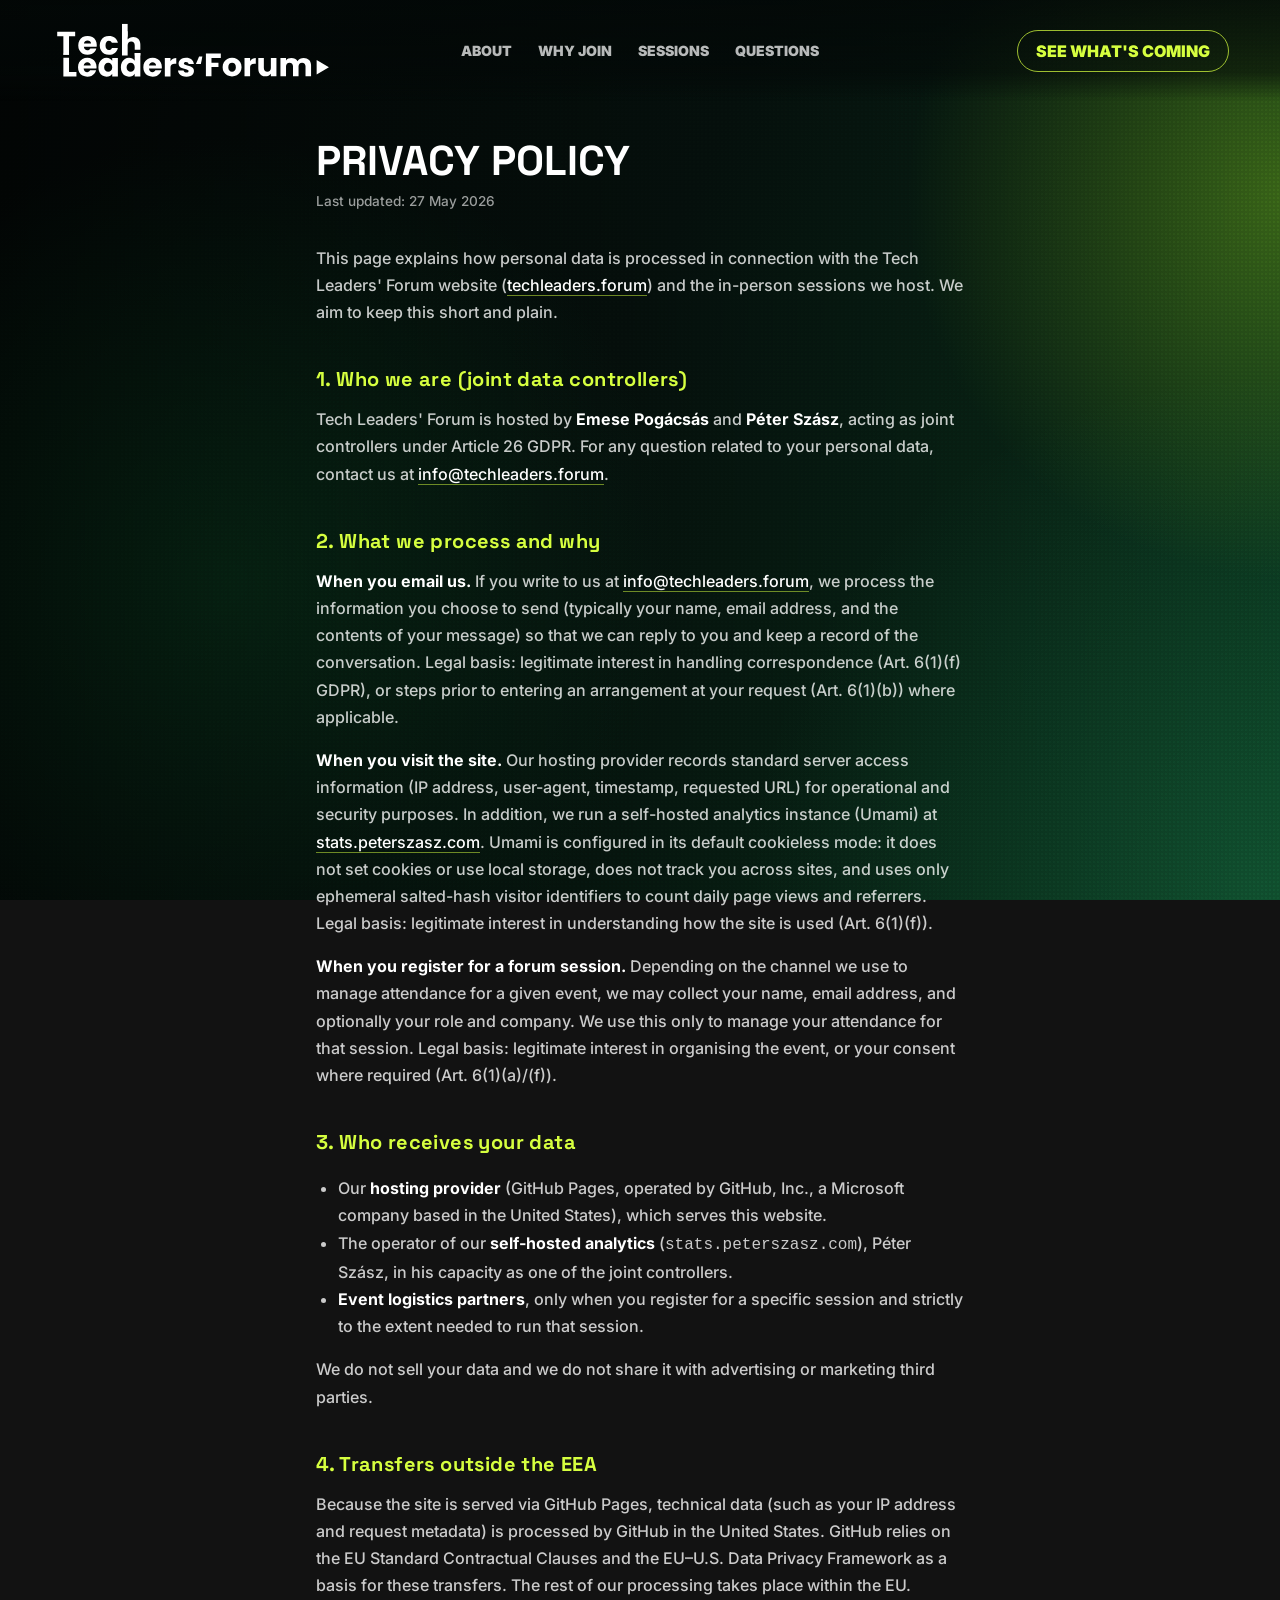
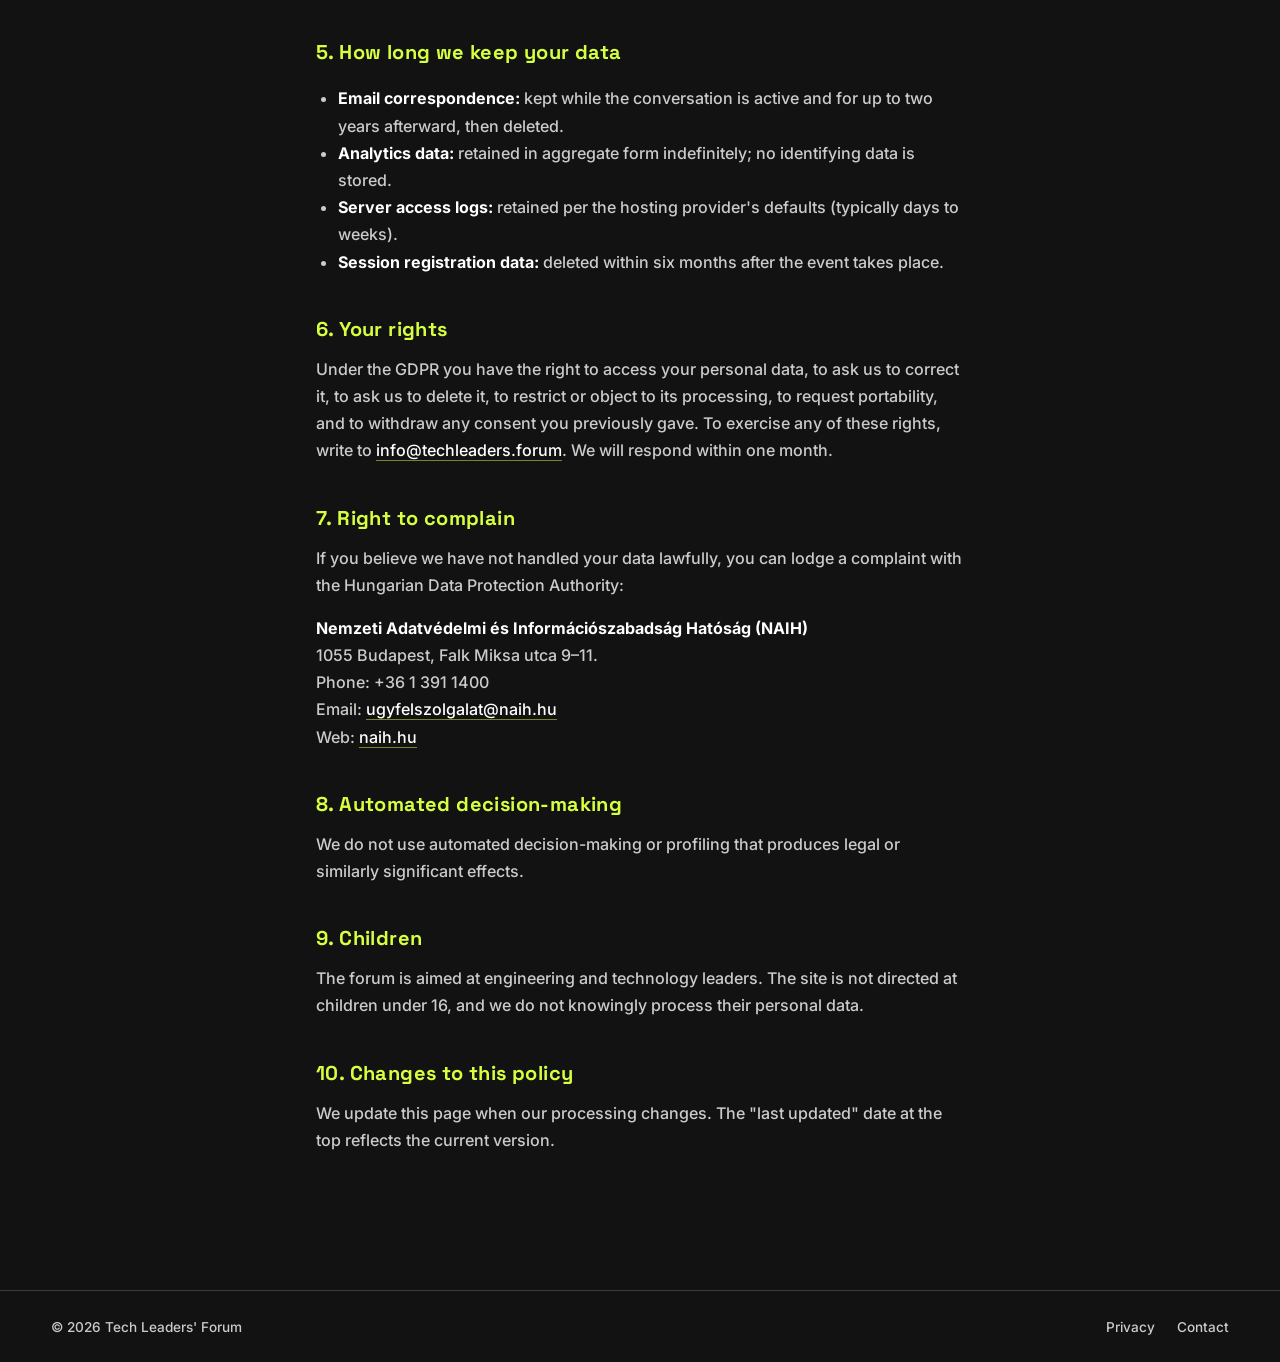
==== privacy.html @ def90466 "Add GDPR privacy policy, self-host fonts, wire footer - New /privacy.html with Art. 13 disclosures (" ====
<!doctype html>
<html lang="en">
  <head>
    <script defer src="https://stats.peterszasz.com/script.js" data-website-id="9a6fca8d-ebf8-4f68-a79e-6b47d50feffd"></script>
    <meta charset="UTF-8" />
    <meta name="viewport" content="width=device-width, initial-scale=1.0" />
    <title>Privacy Policy · Tech Leaders' Forum</title>
    <meta name="description" content="How Tech Leaders' Forum processes your personal data." />
    <meta name="robots" content="index,follow" />
    <link rel="icon" type="image/svg+xml" href="./assets/favicon.svg" />
    <link rel="icon" type="image/png" sizes="32x32" href="./assets/favicon-32.png" />
    <link rel="apple-touch-icon" sizes="180x180" href="./assets/favicon-180.png" />
    <link rel="stylesheet" href="./styles.css" />
  </head>
  <body>
    <header class="site-header" aria-label="Primary navigation">
      <a class="brand" href="./index.html" aria-label="Tech Leaders' Forum home">
        <img src="./assets/tech-leaders-forum-logo.svg" alt="Tech Leaders' Forum" />
      </a>
      <nav class="nav-links" aria-label="Page sections">
        <a href="./index.html#about">About</a>
        <a href="./index.html#why">Why join</a>
        <a href="./index.html#calendar">Sessions</a>
        <a href="./index.html#questions">Questions</a>
      </nav>
      <a class="nav-cta" href="./index.html#calendar">See what's coming</a>
    </header>

    <main class="legal-page">
      <h1>Privacy Policy</h1>
      <p class="legal-meta">Last updated: 27 May 2026</p>

      <p>
        This page explains how personal data is processed in connection with the
        Tech Leaders' Forum website (<a href="https://techleaders.forum">techleaders.forum</a>) and
        the in-person sessions we host. We aim to keep this short and plain.
      </p>

      <h2>1. Who we are (joint data controllers)</h2>
      <p>
        Tech Leaders' Forum is hosted by <strong>Emese Pogácsás</strong> and
        <strong>Péter Szász</strong>, acting as joint controllers under Article 26 GDPR.
        For any question related to your personal data, contact us at
        <a href="mailto:info@techleaders.forum">info@techleaders.forum</a>.
      </p>

      <h2>2. What we process and why</h2>
      <p><strong>When you email us.</strong> If you write to us at
        <a href="mailto:info@techleaders.forum">info@techleaders.forum</a>, we process the
        information you choose to send (typically your name, email address, and the contents
        of your message) so that we can reply to you and keep a record of the conversation.
        Legal basis: legitimate interest in handling correspondence (Art. 6(1)(f) GDPR), or
        steps prior to entering an arrangement at your request (Art. 6(1)(b)) where applicable.
      </p>
      <p><strong>When you visit the site.</strong> Our hosting provider records standard
        server access information (IP address, user-agent, timestamp, requested URL) for
        operational and security purposes. In addition, we run a self-hosted analytics
        instance (Umami) at
        <a href="https://stats.peterszasz.com">stats.peterszasz.com</a>. Umami is configured
        in its default cookieless mode: it does not set cookies or use local storage, does
        not track you across sites, and uses only ephemeral salted-hash visitor identifiers
        to count daily page views and referrers. Legal basis: legitimate interest in
        understanding how the site is used (Art. 6(1)(f)).
      </p>
      <p><strong>When you register for a forum session.</strong> Depending on the channel
        we use to manage attendance for a given event, we may collect your name, email
        address, and optionally your role and company. We use this only to manage your
        attendance for that session. Legal basis: legitimate interest in organising the
        event, or your consent where required (Art. 6(1)(a)/(f)).
      </p>

      <h2>3. Who receives your data</h2>
      <ul>
        <li>Our <strong>hosting provider</strong> (GitHub Pages, operated by GitHub, Inc.,
          a Microsoft company based in the United States), which serves this website.</li>
        <li>The operator of our <strong>self-hosted analytics</strong>
          (<code>stats.peterszasz.com</code>), Péter Szász, in his capacity as one of the
          joint controllers.</li>
        <li><strong>Event logistics partners</strong>, only when you register for a
          specific session and strictly to the extent needed to run that session.</li>
      </ul>
      <p>We do not sell your data and we do not share it with advertising or marketing
        third parties.</p>

      <h2>4. Transfers outside the EEA</h2>
      <p>Because the site is served via GitHub Pages, technical data (such as your IP
        address and request metadata) is processed by GitHub in the United States. GitHub
        relies on the EU Standard Contractual Clauses and the EU–U.S. Data Privacy
        Framework as a basis for these transfers. The rest of our processing takes place
        within the EU.</p>

      <h2>5. How long we keep your data</h2>
      <ul>
        <li><strong>Email correspondence:</strong> kept while the conversation is active
          and for up to two years afterward, then deleted.</li>
        <li><strong>Analytics data:</strong> retained in aggregate form indefinitely; no
          identifying data is stored.</li>
        <li><strong>Server access logs:</strong> retained per the hosting provider's
          defaults (typically days to weeks).</li>
        <li><strong>Session registration data:</strong> deleted within six months after
          the event takes place.</li>
      </ul>

      <h2>6. Your rights</h2>
      <p>Under the GDPR you have the right to access your personal data, to ask us to
        correct it, to ask us to delete it, to restrict or object to its processing, to
        request portability, and to withdraw any consent you previously gave. To exercise
        any of these rights, write to
        <a href="mailto:info@techleaders.forum">info@techleaders.forum</a>. We will respond
        within one month.</p>

      <h2>7. Right to complain</h2>
      <p>If you believe we have not handled your data lawfully, you can lodge a complaint
        with the Hungarian Data Protection Authority:</p>
      <p>
        <strong>Nemzeti Adatvédelmi és Információszabadság Hatóság (NAIH)</strong><br />
        1055 Budapest, Falk Miksa utca 9–11.<br />
        Phone: +36 1 391 1400<br />
        Email: <a href="mailto:ugyfelszolgalat@naih.hu">ugyfelszolgalat@naih.hu</a><br />
        Web: <a href="https://naih.hu">naih.hu</a>
      </p>

      <h2>8. Automated decision-making</h2>
      <p>We do not use automated decision-making or profiling that produces legal or
        similarly significant effects.</p>

      <h2>9. Children</h2>
      <p>The forum is aimed at engineering and technology leaders. The site is not
        directed at children under 16, and we do not knowingly process their personal
        data.</p>

      <h2>10. Changes to this policy</h2>
      <p>We update this page when our processing changes. The "last updated" date at the
        top reflects the current version.</p>
    </main>

    <footer class="site-footer" aria-label="Site footer">
      <p>© 2026 Tech Leaders' Forum</p>
      <nav aria-label="Legal">
        <a href="./privacy.html">Privacy</a>
        <a href="mailto:info@techleaders.forum">Contact</a>
      </nav>
    </footer>
  </body>
</html>
---- styles.css ----
@font-face {
  font-family: "Inter";
  font-style: normal;
  font-weight: 500;
  font-display: swap;
  src: url("./assets/fonts/inter-latin-500.woff2") format("woff2");
  unicode-range: U+0000-00FF, U+0131, U+0152-0153, U+02BB-02BC, U+02C6, U+02DA, U+02DC, U+0304, U+0308, U+0329, U+2000-206F, U+20AC, U+2122, U+2191, U+2193, U+2212, U+2215, U+FEFF, U+FFFD;
}
@font-face {
  font-family: "Inter";
  font-style: normal;
  font-weight: 500;
  font-display: swap;
  src: url("./assets/fonts/inter-latin-ext-500.woff2") format("woff2");
  unicode-range: U+0100-024F, U+0259, U+1E00-1EFF, U+2020, U+20A0-20AB, U+20AD-20CF, U+2113, U+2C60-2C7F, U+A720-A7FF;
}
@font-face {
  font-family: "Inter";
  font-style: normal;
  font-weight: 700;
  font-display: swap;
  src: url("./assets/fonts/inter-latin-700.woff2") format("woff2");
  unicode-range: U+0000-00FF, U+0131, U+0152-0153, U+02BB-02BC, U+02C6, U+02DA, U+02DC, U+0304, U+0308, U+0329, U+2000-206F, U+20AC, U+2122, U+2191, U+2193, U+2212, U+2215, U+FEFF, U+FFFD;
}
@font-face {
  font-family: "Inter";
  font-style: normal;
  font-weight: 700;
  font-display: swap;
  src: url("./assets/fonts/inter-latin-ext-700.woff2") format("woff2");
  unicode-range: U+0100-024F, U+0259, U+1E00-1EFF, U+2020, U+20A0-20AB, U+20AD-20CF, U+2113, U+2C60-2C7F, U+A720-A7FF;
}
@font-face {
  font-family: "Inter";
  font-style: normal;
  font-weight: 800;
  font-display: swap;
  src: url("./assets/fonts/inter-latin-800.woff2") format("woff2");
  unicode-range: U+0000-00FF, U+0131, U+0152-0153, U+02BB-02BC, U+02C6, U+02DA, U+02DC, U+0304, U+0308, U+0329, U+2000-206F, U+20AC, U+2122, U+2191, U+2193, U+2212, U+2215, U+FEFF, U+FFFD;
}
@font-face {
  font-family: "Inter";
  font-style: normal;
  font-weight: 800;
  font-display: swap;
  src: url("./assets/fonts/inter-latin-ext-800.woff2") format("woff2");
  unicode-range: U+0100-024F, U+0259, U+1E00-1EFF, U+2020, U+20A0-20AB, U+20AD-20CF, U+2113, U+2C60-2C7F, U+A720-A7FF;
}
@font-face {
  font-family: "Inter";
  font-style: normal;
  font-weight: 900;
  font-display: swap;
  src: url("./assets/fonts/inter-latin-900.woff2") format("woff2");
  unicode-range: U+0000-00FF, U+0131, U+0152-0153, U+02BB-02BC, U+02C6, U+02DA, U+02DC, U+0304, U+0308, U+0329, U+2000-206F, U+20AC, U+2122, U+2191, U+2193, U+2212, U+2215, U+FEFF, U+FFFD;
}
@font-face {
  font-family: "Inter";
  font-style: normal;
  font-weight: 900;
  font-display: swap;
  src: url("./assets/fonts/inter-latin-ext-900.woff2") format("woff2");
  unicode-range: U+0100-024F, U+0259, U+1E00-1EFF, U+2020, U+20A0-20AB, U+20AD-20CF, U+2113, U+2C60-2C7F, U+A720-A7FF;
}
@font-face {
  font-family: "Space Grotesk";
  font-style: normal;
  font-weight: 600;
  font-display: swap;
  src: url("./assets/fonts/space-grotesk-latin-600.woff2") format("woff2");
  unicode-range: U+0000-00FF, U+0131, U+0152-0153, U+02BB-02BC, U+02C6, U+02DA, U+02DC, U+0304, U+0308, U+0329, U+2000-206F, U+20AC, U+2122, U+2191, U+2193, U+2212, U+2215, U+FEFF, U+FFFD;
}
@font-face {
  font-family: "Space Grotesk";
  font-style: normal;
  font-weight: 600;
  font-display: swap;
  src: url("./assets/fonts/space-grotesk-latin-ext-600.woff2") format("woff2");
  unicode-range: U+0100-024F, U+0259, U+1E00-1EFF, U+2020, U+20A0-20AB, U+20AD-20CF, U+2113, U+2C60-2C7F, U+A720-A7FF;
}
@font-face {
  font-family: "Space Grotesk";
  font-style: normal;
  font-weight: 700;
  font-display: swap;
  src: url("./assets/fonts/space-grotesk-latin-700.woff2") format("woff2");
  unicode-range: U+0000-00FF, U+0131, U+0152-0153, U+02BB-02BC, U+02C6, U+02DA, U+02DC, U+0304, U+0308, U+0329, U+2000-206F, U+20AC, U+2122, U+2191, U+2193, U+2212, U+2215, U+FEFF, U+FFFD;
}
@font-face {
  font-family: "Space Grotesk";
  font-style: normal;
  font-weight: 700;
  font-display: swap;
  src: url("./assets/fonts/space-grotesk-latin-ext-700.woff2") format("woff2");
  unicode-range: U+0100-024F, U+0259, U+1E00-1EFF, U+2020, U+20A0-20AB, U+20AD-20CF, U+2113, U+2C60-2C7F, U+A720-A7FF;
}

:root {
  color-scheme: dark;
  --black: #030807;
  --charcoal: #07100e;
  --green-900: #082218;
  --green-800: #083f22;
  --green-700: #128b37;
  --green-500: #22d14f;
  --lime: #d6ff3f;
  --lime-hot: #b7ff18;
  --aqua: #35f2a2;
  --white: #ffffff;
  --soft-white: rgba(255, 255, 255, 0.78);
  --faint-white: rgba(255, 255, 255, 0.12);
  --line: rgba(255, 255, 255, 0.18);
  --box-bg: rgba(3, 8, 7, 0.48);
  --box-border: rgba(214, 255, 63, 0.32);
  --shadow: 0 26px 90px rgba(0, 0, 0, 0.42);
}

* {
  box-sizing: border-box;
}

html {
  scroll-behavior: smooth;
}

body {
  margin: 0;
  min-width: 320px;
  background:
    radial-gradient(circle at 84% 18%, rgba(183, 255, 24, 0.28), transparent 24rem),
    radial-gradient(circle at 15% 54%, rgba(14, 93, 45, 0.46), transparent 28rem),
    radial-gradient(circle at 82% 82%, rgba(53, 242, 162, 0.14), transparent 32rem),
    linear-gradient(115deg, #030807 0%, #06120e 46%, #0a351c 100%);
  background-attachment: fixed;
  background-size: 120% 120%, 120% 120%, 120% 120%, cover;
  color: var(--white);
  font-family: Inter, Arial, Helvetica, sans-serif;
  animation: backgroundDrift 28s ease-in-out infinite alternate;
  overflow-x: hidden;
}

body::before {
  content: "";
  position: fixed;
  inset: 0;
  z-index: -1;
  pointer-events: none;
  background:
    linear-gradient(90deg, rgba(3, 8, 7, 0.54), rgba(3, 8, 7, 0.2) 55%, rgba(3, 8, 7, 0.02)),
    repeating-linear-gradient(90deg, rgba(255, 255, 255, 0.025) 0 1px, transparent 1px 112px),
    radial-gradient(circle, rgba(255, 255, 255, 0.11) 0 1px, transparent 1px);
  background-size: auto, auto, 4px 4px;
  mix-blend-mode: overlay;
}

@keyframes backgroundDrift {
  from {
    background-position: 0% 0%, 15% 40%, 80% 80%, center;
  }

  to {
    background-position: 8% 5%, 8% 48%, 88% 72%, center;
  }
}

a {
  color: inherit;
  text-decoration: none;
}

.legal-page {
  max-width: 760px;
  margin: 0 auto;
  padding: 140px clamp(20px, 5vw, 56px) 40px;
  color: var(--soft-white);
  font-size: 1rem;
  line-height: 1.7;
}

.legal-page h1 {
  color: var(--white);
  font-size: clamp(2rem, 4vw, 2.6rem);
  margin: 0 0 8px;
}

.legal-page .legal-meta {
  color: rgba(255, 255, 255, 0.6);
  font-size: 0.85rem;
  margin-bottom: 32px;
}

.legal-page h2 {
  color: var(--lime);
  font-size: 1.25rem;
  margin: 36px 0 10px;
  letter-spacing: 0.02em;
}

.legal-page p,
.legal-page li {
  color: var(--soft-white);
}

.legal-page ul {
  padding-left: 22px;
}

.legal-page a {
  color: var(--white);
  border-bottom: 1px solid rgba(214, 255, 63, 0.5);
}

.legal-page a:hover {
  border-bottom-color: var(--lime);
}

.legal-page strong {
  color: var(--white);
}

.site-footer {
  margin-top: 80px;
  padding: 28px clamp(18px, 4vw, 56px);
  border-top: 1px solid var(--line);
  display: flex;
  flex-wrap: wrap;
  justify-content: space-between;
  align-items: center;
  gap: 16px;
  color: var(--soft-white);
  font-size: 0.85rem;
}

.site-footer p {
  margin: 0;
}

.site-footer nav {
  display: inline-flex;
  gap: 22px;
}

.site-footer a {
  color: var(--soft-white);
  text-decoration: none;
  border-bottom: 1px solid transparent;
  transition: color 0.2s ease, border-color 0.2s ease;
}

.site-footer a:hover,
.site-footer a:focus-visible {
  color: var(--white);
  border-bottom-color: var(--lime);
}

.site-header {
  position: fixed;
  z-index: 30;
  top: 0;
  left: 0;
  right: 0;
  display: grid;
  grid-template-columns: 1fr auto 1fr;
  align-items: center;
  gap: 28px;
  padding: 18px clamp(18px, 4vw, 56px);
  background: linear-gradient(180deg, rgba(3, 8, 7, 0.82), rgba(3, 8, 7, 0.58) 72%, rgba(3, 8, 7, 0));
  backdrop-filter: none;
}

.brand {
  display: inline-flex;
  align-items: center;
  width: min(285px, 54vw);
}

.brand img {
  width: 100%;
  height: auto;
  display: block;
}

.nav-links {
  display: inline-flex;
  justify-self: center;
  gap: 26px;
  color: rgba(255, 255, 255, 0.72);
  font-size: 0.88rem;
  font-weight: 900;
  text-transform: uppercase;
}

.nav-links a:hover {
  color: var(--white);
}

.nav-cta {
  justify-self: end;
  display: inline-flex;
  min-height: 42px;
  align-items: center;
  padding: 0 18px;
  border: 1px solid rgba(214, 255, 63, 0.72);
  border-radius: 999px;
  color: var(--lime);
  font-weight: 900;
  text-transform: uppercase;
}

.hero {
  position: relative;
  min-height: 92svh;
  display: grid;
  grid-template-columns: minmax(0, 1fr) minmax(280px, 420px);
  align-items: end;
  gap: clamp(30px, 5vw, 76px);
  overflow: visible;
  padding: 132px clamp(18px, 5vw, 78px) 64px;
  background: transparent;
}

.hero-noise {
  display: none;
}

.hero-content,
.hero-panel {
  position: relative;
  z-index: 2;
}

.motion-prep .hero-content,
.motion-prep .hero-panel {
  opacity: 0;
  transform: translateY(18px);
}

.motion-prep.motion-in .hero-content,
.motion-prep.motion-in .hero-panel {
  opacity: 1;
  transform: translateY(0);
  transition:
    opacity 700ms ease-out,
    transform 700ms ease-out,
    border-color 220ms ease,
    background-color 220ms ease,
    box-shadow 220ms ease;
}

.motion-prep.motion-in .hero-panel {
  transition-delay: 180ms;
}

.hero-logo {
  width: min(840px, 82vw);
  height: auto;
  display: block;
  margin-bottom: 30px;
}

.event-meta {
  display: flex;
  flex-wrap: wrap;
  gap: 16px 38px;
  margin-bottom: 34px;
  color: var(--white);
  font-size: clamp(1.25rem, 2.1vw, 2rem);
  font-weight: 900;
}

.event-meta span {
  display: inline-flex;
  align-items: center;
  gap: 12px;
}

.event-meta span::before {
  content: "";
  width: 30px;
  aspect-ratio: 1;
  display: inline-block;
  border-radius: 8px;
  background: linear-gradient(135deg, var(--lime), var(--aqua));
  box-shadow: inset 0 0 0 8px rgba(3, 8, 7, 0.18);
}

.event-meta span:last-child::before {
  border-radius: 999px 999px 999px 3px;
  transform: rotate(-45deg);
}

.eyebrow,
.section-label {
  margin: 0 0 14px;
  font-size: clamp(1.02rem, 1.7vw, 1.8rem);
  font-weight: 900;
  letter-spacing: 0;
  text-transform: uppercase;
}

.eyebrow {
  color: var(--white);
}

h1,
h2,
h3,
p {
  margin-top: 0;
}

h1,
h2 {
  font-family: "Space Grotesk", Inter, Arial, sans-serif;
  letter-spacing: 0;
}

h1 {
  max-width: min(720px, 76vw);
  margin-bottom: 0;
  color: var(--lime);
  font-size: clamp(1.55rem, 3.25vw, 3.45rem);
  line-height: 1;
  font-weight: 700;
  text-transform: uppercase;
}

.hero-copy {
  max-width: 680px;
  margin: 22px 0 0;
  color: var(--soft-white);
  font-size: clamp(1rem, 1.45vw, 1.22rem);
  line-height: 1.58;
  font-weight: 700;
}

.hero-copy br {
  display: block;
}

.hero-actions {
  display: flex;
  flex-wrap: wrap;
  gap: 14px;
  margin-top: 30px;
}

.button {
  display: inline-flex;
  min-height: 54px;
  align-items: center;
  justify-content: center;
  padding: 0 24px;
  border-radius: 999px;
  font-weight: 900;
  text-transform: uppercase;
  transition:
    transform 180ms ease,
    background-color 180ms ease,
    border-color 180ms ease,
    color 180ms ease,
    box-shadow 180ms ease;
}

.button.primary {
  background: var(--white);
  color: var(--black);
}

.button.primary:hover {
  background: var(--lime);
  transform: translateY(-2px);
  box-shadow: 0 14px 32px rgba(214, 255, 63, 0.16);
}

.button:hover {
  transform: translateY(-2px);
}

.button:active {
  transform: translateY(1px) scale(0.99);
}

.button:focus-visible,
.carousel-button:focus-visible,
.carousel-dots button:focus-visible {
  outline: 2px solid var(--lime);
  outline-offset: 4px;
}

.button.ghost {
  border: 1px solid var(--box-border);
  color: var(--white);
  background: var(--box-bg);
}

.button.dark {
  background: var(--black);
  color: var(--white);
}

.button.ghost:hover {
  border-color: rgba(214, 255, 63, 0.68);
  color: var(--lime);
}

.hero-panel {
  align-self: end;
  padding: 24px;
  border: 1px solid var(--box-border);
  border-radius: 8px;
  background: var(--box-bg);
  box-shadow: var(--shadow);
}

.hero-panel p {
  color: var(--soft-white);
  font-size: 1.02rem;
  line-height: 1.6;
}

.panel-grid {
  display: grid;
  grid-template-columns: 1fr 1fr;
  gap: 8px;
  margin-top: 24px;
}

.panel-grid span {
  min-height: 48px;
  display: grid;
  place-items: center;
  padding: 8px;
  border: 1px solid var(--faint-white);
  border-radius: 6px;
  color: var(--lime);
  font-size: 0.8rem;
  font-weight: 900;
  text-align: center;
  text-transform: uppercase;
}

.hero-panel,
.host-grid article,
.cards article,
.rules-grid article,
.carousel,
.panelist-grid article {
  transition:
    transform 220ms ease,
    border-color 220ms ease,
    background-color 220ms ease,
    box-shadow 220ms ease;
}

@media (hover: hover) and (pointer: fine) {
  .hero-panel:hover,
  .motion-prep.motion-in .hero-panel:hover,
  .host-grid article:hover,
  .cards article:hover,
  .rules-grid article:hover,
  .carousel:hover,
  .panelist-grid article:hover {
    transform: translateY(-4px);
    border-color: rgba(214, 255, 63, 0.58);
    background-color: rgba(3, 8, 7, 0.58);
    box-shadow: 0 30px 80px rgba(0, 0, 0, 0.34);
  }
}

.reveal {
  opacity: 0;
  transform: translateY(20px);
}

.reveal.is-visible {
  opacity: 1;
  transform: translateY(0);
  transition:
    opacity 620ms ease,
    transform 620ms ease;
}

.intro,
.cards,
.format,
.meetup-gallery,
.hosts,
.next-session,
.why-section,
.community,
.theory,
.calendar,
.register {
  padding-inline: clamp(18px, 5vw, 78px);
}

.intro {
  display: grid;
  grid-template-columns: minmax(0, 0.95fr) minmax(320px, 0.85fr);
  gap: clamp(36px, 7vw, 118px);
  align-items: center;
  padding-top: clamp(76px, 9vw, 120px);
  padding-bottom: clamp(76px, 9vw, 120px);
  color: var(--white);
}

.intro .section-label,
.format .section-label,
.register .section-label {
  color: var(--lime);
}

.intro h2,
.format h2 {
  margin-bottom: 0;
  font-size: clamp(2.2rem, 4.8vw, 5rem);
  line-height: 0.95;
}

.intro h2 {
  max-width: 760px;
  font-size: clamp(2.6rem, 5.2vw, 5.8rem);
}

.intro p:last-child {
  color: var(--soft-white);
  font-size: 1.08rem;
  line-height: 1.7;
}

.copy-stack {
  display: grid;
  gap: 20px;
  max-width: 580px;
}

.copy-stack p {
  margin: 0;
  color: var(--soft-white);
  font-size: clamp(1.02rem, 1.3vw, 1.22rem);
  line-height: 1.68;
  font-weight: 800;
}

.hosts {
  display: grid;
  grid-template-columns: minmax(240px, 0.58fr) minmax(0, 1.62fr);
  gap: clamp(32px, 5vw, 76px);
  padding-top: clamp(66px, 9vw, 116px);
  padding-bottom: clamp(66px, 9vw, 116px);
  background: transparent;
}

.hosts .section-label,
.why-section .section-label,
.community .section-label,
.theory .section-label,
.calendar .section-label {
  color: var(--lime);
}

.hosts h2,
.why-section h2,
.community h2,
.theory h2,
.calendar h2 {
  margin-bottom: 0;
  font-size: clamp(2.1rem, 4.5vw, 4.7rem);
  line-height: 0.95;
}

.hosts h2 {
  max-width: 520px;
  color: rgba(255, 255, 255, 0.9);
  font-size: clamp(1.95rem, 3vw, 3.25rem);
  line-height: 1;
}

.host-grid {
  display: grid;
  grid-template-columns: 1fr;
  gap: 14px;
}

.host-card-row {
  display: grid;
  grid-template-columns: 1fr 1fr;
  gap: 14px;
}

.host-grid article {
  min-height: 390px;
  display: flex;
  flex-direction: column;
  align-items: center;
  justify-content: flex-end;
  overflow: hidden;
  padding: 28px;
  border: 1px solid var(--box-border);
  border-radius: 8px;
  background: var(--box-bg);
}

.host-photo {
  width: min(220px, 70%);
  max-width: 100%;
  aspect-ratio: 1;
  height: auto;
  display: block;
  margin: 0 auto auto;
  object-fit: cover;
  object-position: center 34%;
  border: 2px solid rgba(214, 255, 63, 0.72);
  border-radius: 999px;
  box-shadow: 0 0 0 8px rgba(214, 255, 63, 0.08);
}

.host-link {
  width: min(220px, 70%);
  max-width: 100%;
  display: block;
  margin: 0 auto auto;
  border-radius: 999px;
}

.host-link .host-photo {
  width: 100%;
}

.host-card-row article:nth-child(2) .host-photo {
  object-position: center 18%;
}

.host-grid h3 a:hover {
  color: var(--lime);
}

.host-grid h3 {
  margin: 44px 0 10px;
  font-size: 1.3rem;
  text-align: center;
}

.host-grid p,
.format p,
.calendar-heading p {
  color: var(--soft-white);
  line-height: 1.65;
}

.host-grid p {
  text-align: center;
}

.host-grid .logistics-card {
  min-height: 150px;
  position: relative;
  flex-direction: row;
  align-items: flex-start;
  justify-content: center;
  gap: 28px;
}

.host-grid .logistics-card {
  text-align: left;
}

.host-grid .logistics-card span {
  position: absolute;
  top: 28px;
  left: 28px;
  color: var(--soft-white);
  font-weight: 900;
  text-transform: uppercase;
}

.host-grid .logistics-card img {
  width: min(240px, 48%);
  height: auto;
  display: block;
  align-self: center;
  margin-inline: auto;
  margin-top: 0;
  filter: brightness(0) invert(1);
}

.host-grid .logistics-card a {
  width: min(240px, 48%);
  align-self: center;
  margin-inline: auto;
}

.host-grid .logistics-card a img {
  width: 100%;
}

.next-session {
  display: flex;
  justify-content: space-between;
  gap: 34px;
  align-items: flex-start;
  padding-top: clamp(66px, 9vw, 112px);
  padding-bottom: clamp(66px, 9vw, 112px);
  background: transparent;
  color: var(--white);
}

.next-session .section-label {
  color: var(--lime);
}

.next-session h2 {
  max-width: 640px;
  margin-bottom: 18px;
  font-size: clamp(1.95rem, 3vw, 3.25rem);
  line-height: 1;
  text-transform: uppercase;
}

.next-session p {
  margin-bottom: 0;
  color: var(--soft-white);
  font-weight: 800;
}

.session-meta {
  display: flex;
  flex-wrap: wrap;
  align-items: center;
  gap: 16px 22px;
  margin-bottom: 22px;
  color: var(--soft-white);
  font-weight: 900;
}

.session-meta a {
  display: inline-flex;
}

.session-meta img {
  width: min(126px, 42vw);
  height: auto;
}

.next-session .next-description {
  max-width: 760px;
  color: var(--soft-white);
  font-size: 1rem;
  line-height: 1.65;
  font-weight: 400;
}

.next-actions {
  width: min(360px, 100%);
  display: grid;
  gap: 18px;
}

@media (min-width: 1041px) {
  .next-actions {
    padding-top: clamp(24px, 2vw, 30px);
  }
}

.why-section {
  padding-top: clamp(66px, 9vw, 112px);
  padding-bottom: clamp(74px, 10vw, 132px);
}

.section-heading {
  max-width: 760px;
  margin-bottom: 24px;
}

.cards {
  display: grid;
  grid-template-columns: repeat(3, minmax(0, 1fr));
  gap: 14px;
}

.cards article {
  min-height: 280px;
  padding: 28px;
  border: 1px solid var(--box-border);
  border-radius: 8px;
  background: var(--box-bg);
  color: var(--white);
}

.cards span {
  display: flex;
  margin-bottom: 20px;
  color: var(--lime);
  font-size: 0.92rem;
  font-weight: 900;
}

.cards h3 {
  margin: 0 0 12px;
  font-size: 1.4rem;
  line-height: 1.08;
}

.cards p,
.register p {
  color: var(--soft-white);
  line-height: 1.65;
}

.format {
  display: grid;
  grid-template-columns: 1fr 1fr;
  gap: clamp(30px, 6vw, 86px);
  padding-top: clamp(74px, 10vw, 132px);
  padding-bottom: clamp(74px, 10vw, 132px);
  background: transparent;
}

.format .section-label {
  color: var(--lime);
}

.format h2 {
  max-width: 640px;
  margin-bottom: 26px;
  font-size: clamp(1.95rem, 3vw, 3.25rem);
  line-height: 1;
}

.rules-grid {
  display: grid;
  grid-template-columns: 1fr 1fr;
  gap: 14px;
}

.rules-grid article {
  min-height: 390px;
  padding: 28px;
  border: 1px solid var(--box-border);
  border-radius: 8px;
  background: var(--box-bg);
}

.rules-grid h3 {
  margin-bottom: 40px;
  font-size: 1.4rem;
}

.rules-grid ul {
  display: grid;
  gap: 14px;
  margin: 0;
  padding: 0;
  list-style: none;
}

.rules-grid li {
  position: relative;
  padding-left: 22px;
  color: var(--soft-white);
  line-height: 1.55;
}

.rules-grid li::before {
  content: "";
  position: absolute;
  left: 0;
  top: 0.62em;
  width: 8px;
  aspect-ratio: 1;
  border-radius: 999px;
  background: var(--lime);
}

.format > ol {
  display: grid;
  gap: 0;
  margin: 0;
  padding: 0;
  list-style: none;
}

.format > ol li {
  display: grid;
  grid-template-columns: 120px 1fr;
  gap: 22px;
  padding: 25px 0;
}

.format > ol strong {
  color: var(--lime);
  font-size: 1.12rem;
}

.format > ol span {
  color: var(--soft-white);
  font-weight: 800;
}

.meetup-gallery {
  padding-top: clamp(58px, 8vw, 104px);
  padding-bottom: clamp(74px, 10vw, 132px);
}

.gallery-heading {
  max-width: 720px;
  margin-bottom: 32px;
}

.meetup-gallery .section-label {
  color: var(--lime);
}

.meetup-gallery h2 {
  max-width: 640px;
  margin-bottom: 0;
  font-size: clamp(1.95rem, 3vw, 3.25rem);
  line-height: 1;
}

.carousel {
  position: relative;
  width: min(60vw, 960px);
  margin-inline: auto;
  overflow: hidden;
  border: 1px solid var(--box-border);
  border-radius: 8px;
  background: var(--box-bg);
  box-shadow: var(--shadow);
}

.carousel-track {
  display: grid;
  grid-auto-flow: column;
  grid-auto-columns: 100%;
  overflow-x: auto;
  scroll-snap-type: x mandatory;
  scrollbar-width: none;
}

.carousel-track::-webkit-scrollbar {
  display: none;
}

.carousel-slide {
  min-width: 0;
  margin: 0;
  scroll-snap-align: start;
}

.carousel-slide img {
  display: block;
  width: 100%;
  aspect-ratio: 16 / 9;
  object-fit: cover;
}

.carousel-controls {
  position: absolute;
  right: 18px;
  bottom: 18px;
  display: flex;
  align-items: center;
  gap: 12px;
  padding: 10px;
  border: 1px solid rgba(214, 255, 63, 0.24);
  border-radius: 999px;
  background: rgba(3, 8, 7, 0.72);
  backdrop-filter: blur(10px);
}

.carousel-button,
.carousel-dots button {
  border: 0;
  color: var(--white);
  cursor: pointer;
  font: inherit;
}

.carousel-button {
  width: 40px;
  aspect-ratio: 1;
  border-radius: 999px;
  background: var(--white);
  color: var(--black);
  font-size: 1.2rem;
  font-weight: 900;
}

.carousel-button:hover,
.carousel-button:focus-visible {
  background: var(--lime);
}

.carousel-dots {
  display: flex;
  gap: 8px;
  align-items: center;
}

.carousel-dots button {
  width: 8px;
  aspect-ratio: 1;
  padding: 0;
  border-radius: 999px;
  background: rgba(255, 255, 255, 0.36);
}

.carousel-dots button[aria-current="true"] {
  width: 22px;
  background: var(--lime);
}

.community,
.theory,
.calendar {
  padding-top: clamp(74px, 10vw, 132px);
  padding-bottom: clamp(74px, 10vw, 132px);
}

.community {
  background: transparent;
  color: var(--white);
}

.community .section-label,
.theory .section-label {
  color: var(--lime);
}

.community {
  display: grid;
  grid-template-columns: minmax(0, 0.95fr) minmax(320px, 0.85fr);
  gap: clamp(36px, 7vw, 118px);
  align-items: center;
}

.community h2 {
  max-width: 640px;
  font-size: clamp(1.95rem, 3vw, 3.25rem);
  line-height: 1;
}

.community .copy-stack {
  max-width: 580px;
}

.theory {
  background: transparent;
}

.theory h2 {
  max-width: 900px;
  font-size: clamp(1.95rem, 3vw, 3.25rem);
  line-height: 1;
}

.panelist-grid {
  display: grid;
  grid-template-columns: repeat(4, minmax(0, 1fr));
  gap: 14px;
  margin-top: 40px;
}

.panelist-grid article {
  min-height: 220px;
  display: flex;
  flex-direction: column;
  align-items: center;
  justify-content: end;
  padding: 22px;
  border: 1px solid var(--box-border);
  border-radius: 8px;
  background: var(--box-bg);
  text-align: center;
}

.panelist-photo {
  width: min(104px, 72%);
  aspect-ratio: 1;
  margin-bottom: auto;
  border: 2px solid rgba(214, 255, 63, 0.55);
  border-radius: 999px;
  overflow: hidden;
  background:
    linear-gradient(135deg, rgba(214, 255, 63, 0.82), rgba(53, 242, 162, 0.62));
  box-shadow: 0 0 0 6px rgba(214, 255, 63, 0.06);
}

.panelist-photo img {
  display: block;
  width: 100%;
  height: 100%;
  object-fit: cover;
  object-position: center 26%;
}

.panelist-grid article:nth-child(2) .panelist-photo img {
  object-position: center 33%;
}

.panelist-grid article:nth-child(4) .panelist-photo img {
  object-position: center 22%;
}

.panelist-grid article:nth-child(5) .panelist-photo img {
  object-position: center 20%;
}

.panelist-grid article:nth-child(6) .panelist-photo img {
  object-position: center 24%;
}

.panelist-grid h3 {
  margin: 28px 0 8px;
  font-size: 1.02rem;
}

.panelist-grid p {
  margin: 0;
  color: var(--soft-white);
  font-size: 0.92rem;
  line-height: 1.45;
  font-weight: 800;
}

.panelist-grid p + p {
  color: rgba(255, 255, 255, 0.58);
  font-size: 0.82rem;
  font-weight: 700;
}

.calendar {
  background: transparent;
  color: var(--white);
}

.calendar .section-label {
  color: var(--lime);
}

.calendar-heading {
  max-width: 900px;
}

.calendar h2 {
  max-width: 720px;
  font-size: clamp(1.95rem, 3vw, 3.25rem);
  line-height: 1;
}

.calendar-heading p {
  max-width: 620px;
  margin-top: 22px;
  color: var(--soft-white);
}

.session-timeline {
  --timeline-rail: 76px;
  --timeline-dot: 22px;
  position: relative;
  display: grid;
  gap: 22px;
  margin: 22px 0 50px;
  padding: 8px 0;
}

.timeline-group-title {
  margin: 46px 0 0;
  color: var(--lime);
  font-size: clamp(1.02rem, 1.7vw, 1.8rem);
  font-weight: 900;
  text-transform: uppercase;
}

.calendar-heading + .timeline-group-title {
  margin-top: 42px;
}

.session-timeline::before {
  content: "";
  position: absolute;
  top: 12px;
  bottom: 12px;
  left: 50%;
  transform: translateX(-50%);
  width: 2px;
  background: rgba(214, 255, 63, 0.42);
}

.session-item {
  position: relative;
  z-index: 1;
  display: grid;
  grid-template-columns: minmax(0, 1fr) var(--timeline-rail) minmax(0, 1fr);
  align-items: start;
}

.session-item article {
  position: relative;
  width: 100%;
  min-height: 170px;
  padding: 22px 24px;
  border: 1px solid var(--box-border);
  border-radius: 8px;
  background: var(--box-bg);
  color: var(--white);
}

.session-item article.conference-session {
  background:
    linear-gradient(135deg, rgba(214, 255, 63, 0.09), rgba(53, 242, 162, 0.05)),
    rgba(8, 34, 24, 0.66);
  border-color: rgba(214, 255, 63, 0.44);
}

.session-badge {
  display: inline-flex;
  width: fit-content;
  margin-bottom: 18px;
  padding: 7px 10px;
  border: 1px solid rgba(214, 255, 63, 0.34);
  border-radius: 999px;
  background: rgba(3, 8, 7, 0.48);
  color: var(--lime);
  font-size: 0.68rem;
  font-weight: 900;
  line-height: 1;
  text-transform: uppercase;
}

.conference-session .session-badge {
  border-color: rgba(255, 255, 255, 0.2);
  background: rgba(214, 255, 63, 0.16);
  color: var(--white);
}

.session-item-left article {
  grid-column: 1;
}

.session-item-right article {
  grid-column: 3;
}

.timeline-node {
  position: relative;
  grid-column: 2;
  grid-row: 1;
  display: grid;
  place-items: center;
  height: var(--timeline-dot);
  margin-top: 30px;
}

.timeline-node::before {
  content: "";
  position: absolute;
  top: 50%;
  width: calc(50% - (var(--timeline-dot) / 2));
  height: 1px;
  background: rgba(214, 255, 63, 0.45);
}

.session-item-left .timeline-node::before {
  left: 0;
}

.session-item-right .timeline-node::before {
  right: 0;
}

.timeline-node span {
  position: relative;
  z-index: 1;
  width: var(--timeline-dot);
  aspect-ratio: 1;
  border: 2px solid var(--lime);
  border-radius: 999px;
  background: var(--black);
  box-shadow: 0 0 0 7px rgba(214, 255, 63, 0.08);
}

.session-timeline strong {
  display: inline-flex;
  margin-bottom: 24px;
  color: var(--lime);
  font-size: 0.9rem;
  font-weight: 900;
  text-transform: uppercase;
}

.session-timeline h3 {
  margin-bottom: 16px;
  font-size: clamp(1.35rem, 2vw, 2rem);
  line-height: 1;
}

.session-timeline p,
.session-timeline li {
  color: var(--soft-white);
  font-size: 1rem;
  line-height: 1.55;
  font-weight: 800;
}

.session-timeline p {
  margin-bottom: 0;
}

.session-timeline ul {
  display: grid;
  gap: 10px;
  margin: 14px 0 0;
  padding: 0;
  list-style: none;
}

.session-timeline li {
  position: relative;
  padding-left: 20px;
}

.session-timeline li::before {
  content: "";
  position: absolute;
  left: 0;
  top: 0.65em;
  width: 7px;
  aspect-ratio: 1;
  border-radius: 999px;
  background: var(--lime);
}

.timeline-cta {
  width: fit-content;
  min-height: 42px;
  margin-top: 24px;
  padding: 0 18px;
  font-size: 0.82rem;
}

.previous-timeline .session-item article {
  min-height: 136px;
  border-color: rgba(255, 255, 255, 0.14);
  background: rgba(3, 8, 7, 0.28);
  opacity: 0.68;
}

.previous-timeline h3 {
  margin-bottom: 0;
}

.previous-timeline .session-badge,
.previous-timeline strong,
.previous-timeline h3 {
  color: rgba(255, 255, 255, 0.7);
}

.register {
  padding-top: clamp(66px, 8vw, 104px);
  padding-bottom: clamp(66px, 8vw, 104px);
  background: transparent;
  color: var(--white);
}

.register div {
  display: grid;
  justify-items: start;
  gap: 28px;
  max-width: 790px;
}

.register .section-label {
  color: var(--lime);
}

@media (max-width: 1040px) {
  .site-header {
    grid-template-columns: 1fr auto;
  }

  .nav-links {
    display: none;
  }

  .hero {
    grid-template-columns: 1fr;
    align-items: end;
  }

  .hero-panel {
    max-width: 620px;
  }

  .intro,
  .hosts,
  .format {
    grid-template-columns: 1fr;
  }

  .host-grid,
  .cards,
  .rules-grid,
  .community,
  .panelist-grid {
    grid-template-columns: 1fr;
  }

  .cards article {
    min-height: 245px;
  }

  .cards span {
    margin-bottom: 20px;
  }

  .next-session {
    display: grid;
    align-items: start;
  }
}

@media (min-width: 721px) and (max-width: 1040px) {
  .panelist-grid {
    grid-template-columns: repeat(2, minmax(0, 1fr));
  }
}

@media (max-width: 720px) {
  .site-header {
    padding: 14px 16px;
  }

  .brand {
    width: min(220px, 58vw);
  }

  .nav-cta {
    min-height: 38px;
    padding: 0 14px;
    font-size: 0.78rem;
  }

  .hero {
    min-height: auto;
    padding: 104px 18px 46px;
  }

  .hero-logo {
    width: min(520px, 92vw);
    margin-bottom: 32px;
  }

  .event-meta {
    display: grid;
    gap: 14px;
  }

  .event-meta span::before {
    width: 24px;
  }

  .hero-actions,
  .next-session,
  .register {
    display: grid;
  }

  .button {
    width: 100%;
  }

  .panel-grid {
    grid-template-columns: 1fr;
  }

  .host-card-row,
  .logistics-card {
    grid-template-columns: 1fr;
  }

  .host-card-row {
    display: grid;
  }

  .host-grid .logistics-card {
    flex-direction: column;
    align-items: flex-start;
  }

  .host-grid .logistics-card img {
    width: min(210px, 100%);
  }

  .host-grid .logistics-card a {
    width: min(210px, 100%);
  }

  .intro,
  .cards,
  .format,
  .meetup-gallery,
  .hosts,
  .next-session,
  .why-section,
  .community,
  .theory,
  .calendar,
  .register {
    padding-inline: 18px;
  }

  .format > ol li {
    grid-template-columns: 86px 1fr;
  }

  .carousel-controls {
    position: static;
    justify-content: center;
    margin: 12px;
  }

  .carousel {
    width: 100%;
  }

  .carousel-slide img {
    aspect-ratio: 4 / 3;
  }

  .session-timeline {
    --timeline-rail: 42px;
    padding-left: 0;
  }

  .session-timeline::before {
    left: calc(var(--timeline-rail) / 2);
    transform: translateX(-50%);
  }

  .session-item {
    grid-template-columns: var(--timeline-rail) minmax(0, 1fr);
  }

  .session-item-left article,
  .session-item-right article {
    grid-column: 2;
  }

  .timeline-node {
    grid-column: 1;
    margin-top: 30px;
  }

  .session-item-left .timeline-node::before,
  .session-item-right .timeline-node::before {
    right: 0;
    left: auto;
    width: calc(50% - (var(--timeline-dot) / 2));
  }
}

@media (prefers-reduced-motion: reduce) {
  *,
  *::before,
  *::after {
    animation-duration: 1ms !important;
    animation-iteration-count: 1 !important;
    scroll-behavior: auto !important;
    transition-duration: 1ms !important;
  }

  body {
    animation: none;
  }

  .hero-content,
  .hero-panel,
  .reveal {
    opacity: 1;
    transform: none;
    transition: none;
  }
}
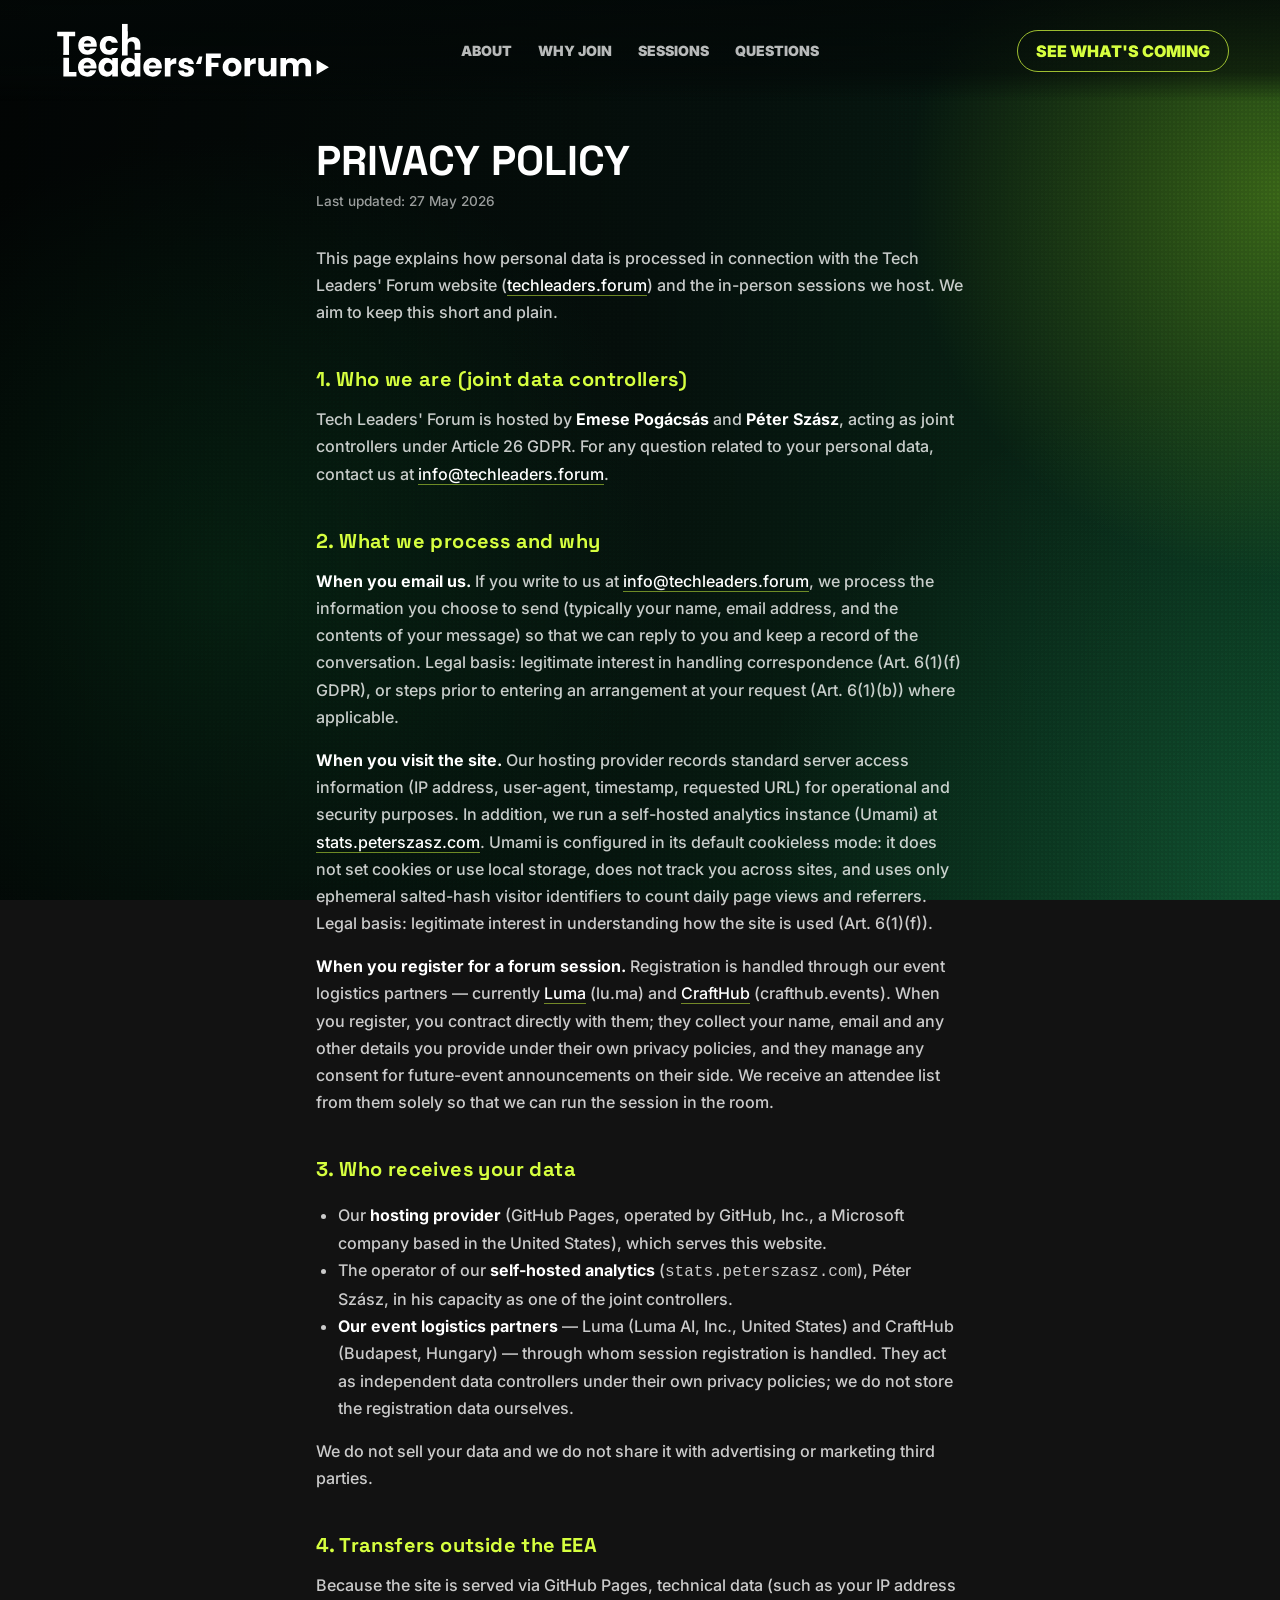
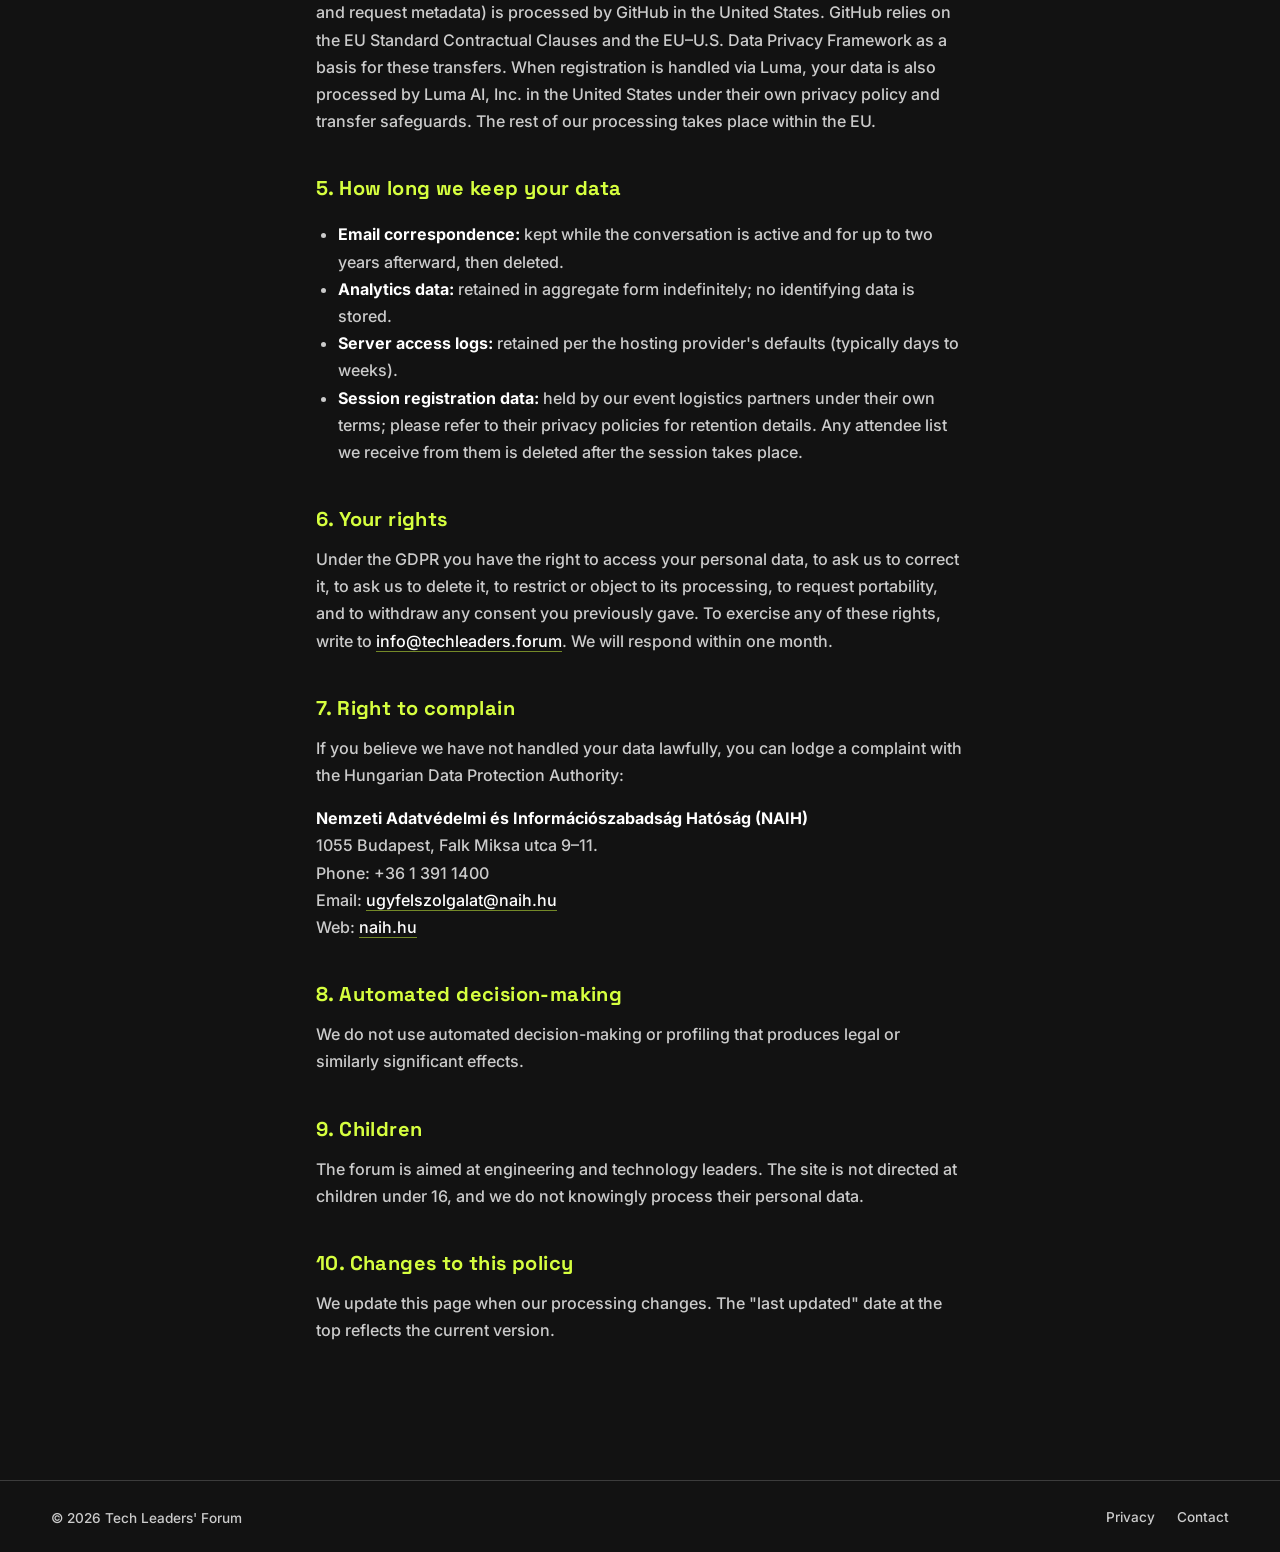
==== commit 036e919b: "Clarify registration data handling in privacy policy Registration is run through Luma and CraftHub; " ====
--- a/privacy.html
+++ b/privacy.html
@@ -62,11 +62,13 @@
         to count daily page views and referrers. Legal basis: legitimate interest in
         understanding how the site is used (Art. 6(1)(f)).
       </p>
-      <p><strong>When you register for a forum session.</strong> Depending on the channel
-        we use to manage attendance for a given event, we may collect your name, email
-        address, and optionally your role and company. We use this only to manage your
-        attendance for that session. Legal basis: legitimate interest in organising the
-        event, or your consent where required (Art. 6(1)(a)/(f)).
+      <p><strong>When you register for a forum session.</strong> Registration is handled
+        through our event logistics partners — currently <a href="https://lu.ma">Luma</a>
+        (lu.ma) and <a href="https://crafthub.events">CraftHub</a> (crafthub.events). When
+        you register, you contract directly with them; they collect your name, email and
+        any other details you provide under their own privacy policies, and they manage
+        any consent for future-event announcements on their side. We receive an attendee
+        list from them solely so that we can run the session in the room.
       </p>
 
       <h2>3. Who receives your data</h2>
@@ -76,8 +78,10 @@
         <li>The operator of our <strong>self-hosted analytics</strong>
           (<code>stats.peterszasz.com</code>), Péter Szász, in his capacity as one of the
           joint controllers.</li>
-        <li><strong>Event logistics partners</strong>, only when you register for a
-          specific session and strictly to the extent needed to run that session.</li>
+        <li><strong>Our event logistics partners</strong> — Luma (Luma AI, Inc., United
+          States) and CraftHub (Budapest, Hungary) — through whom session registration is
+          handled. They act as independent data controllers under their own privacy
+          policies; we do not store the registration data ourselves.</li>
       </ul>
       <p>We do not sell your data and we do not share it with advertising or marketing
         third parties.</p>
@@ -86,7 +90,9 @@
       <p>Because the site is served via GitHub Pages, technical data (such as your IP
         address and request metadata) is processed by GitHub in the United States. GitHub
         relies on the EU Standard Contractual Clauses and the EU–U.S. Data Privacy
-        Framework as a basis for these transfers. The rest of our processing takes place
+        Framework as a basis for these transfers. When registration is handled via Luma,
+        your data is also processed by Luma AI, Inc. in the United States under their own
+        privacy policy and transfer safeguards. The rest of our processing takes place
         within the EU.</p>
 
       <h2>5. How long we keep your data</h2>
@@ -97,8 +103,10 @@
           identifying data is stored.</li>
         <li><strong>Server access logs:</strong> retained per the hosting provider's
           defaults (typically days to weeks).</li>
-        <li><strong>Session registration data:</strong> deleted within six months after
-          the event takes place.</li>
+        <li><strong>Session registration data:</strong> held by our event logistics
+          partners under their own terms; please refer to their privacy policies for
+          retention details. Any attendee list we receive from them is deleted after the
+          session takes place.</li>
       </ul>
 
       <h2>6. Your rights</h2>
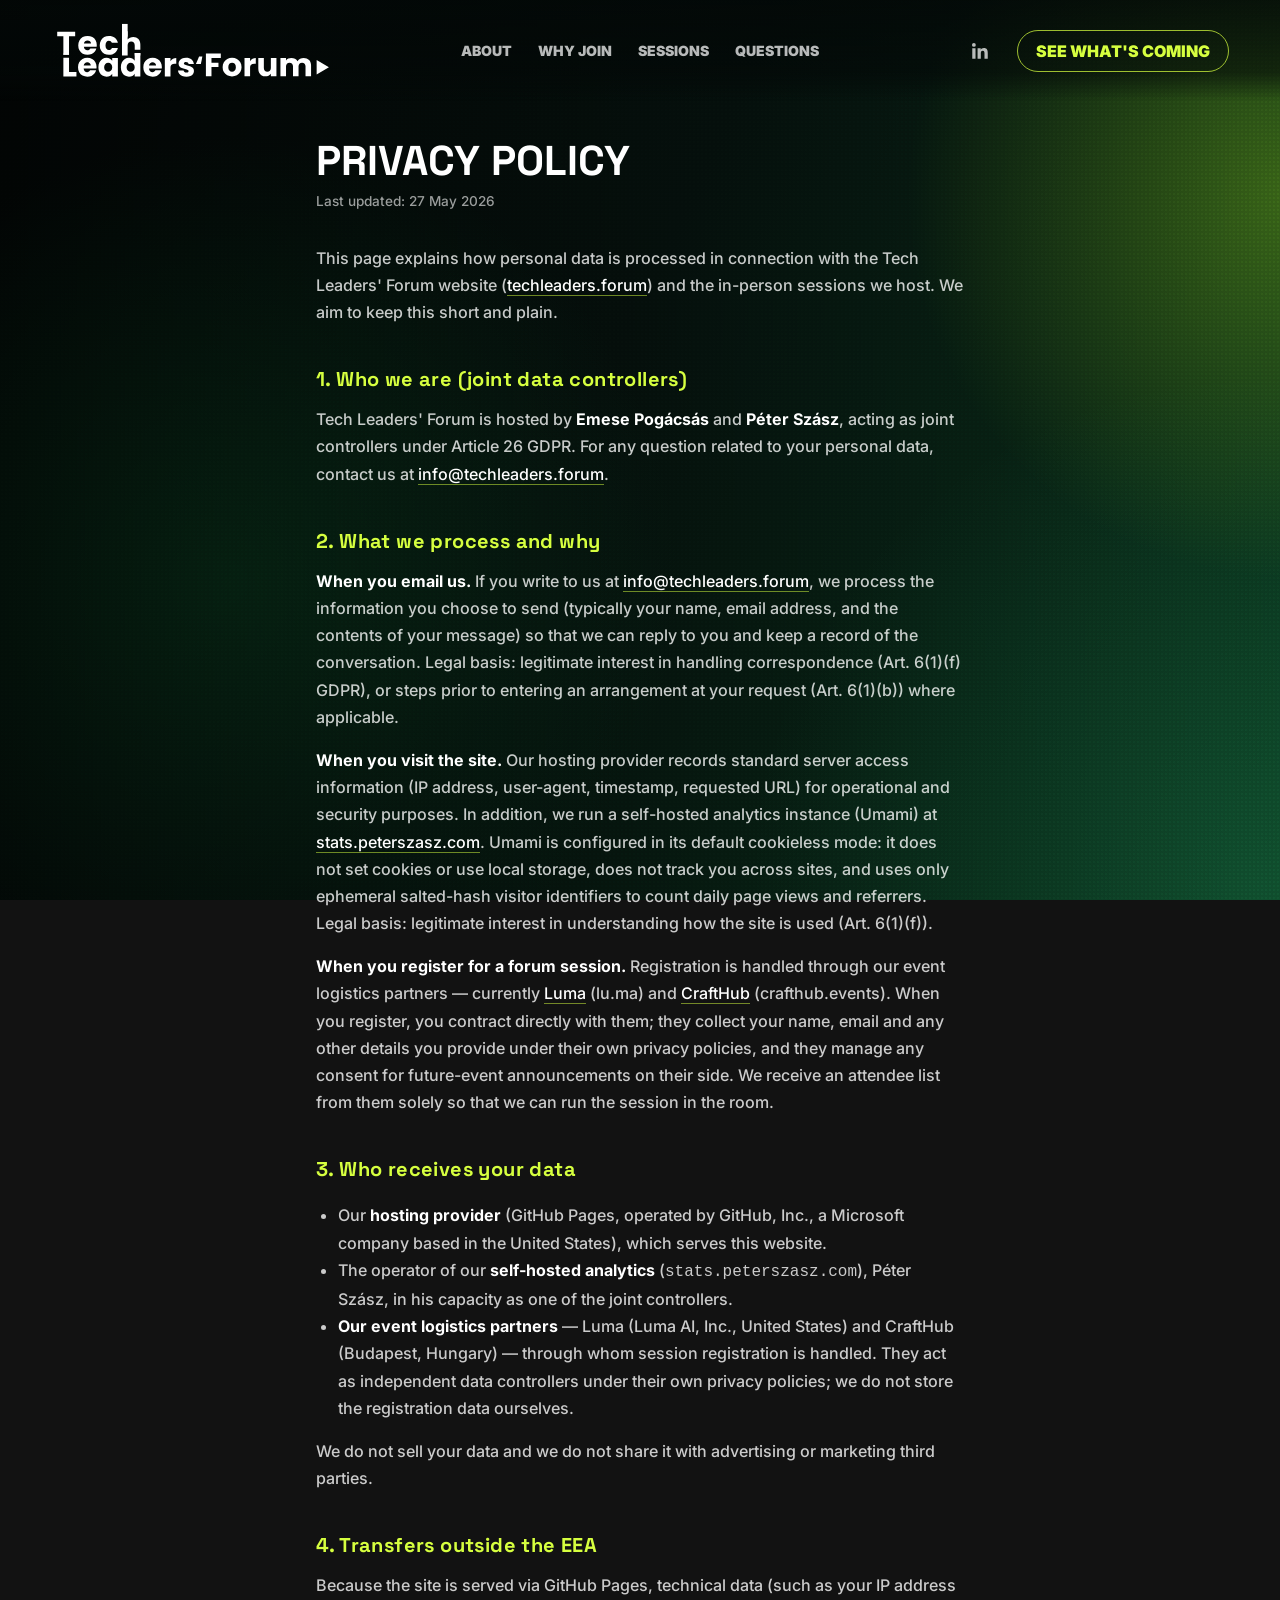
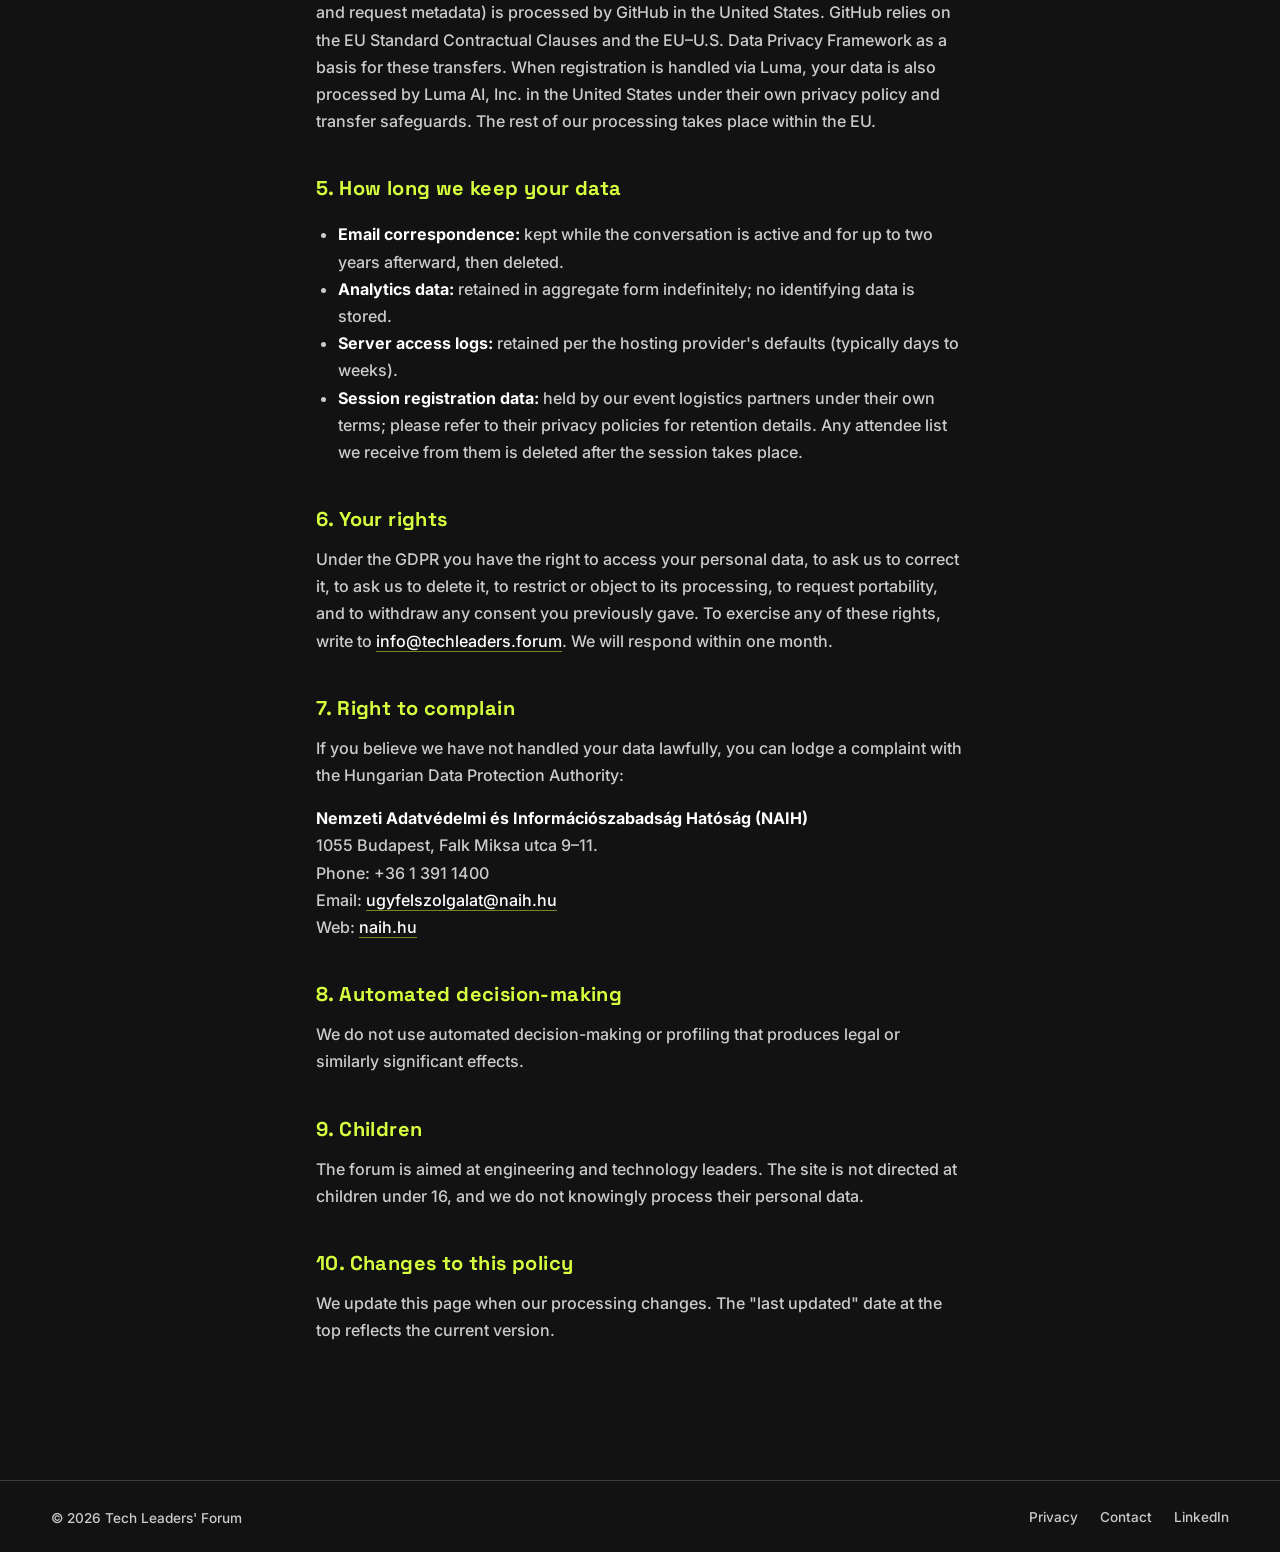
==== commit 869192b3: "Add LinkedIn links to header, community section, and footer Closes #14  Co-Authored-By: Claude Opus " ====
--- a/privacy.html
+++ b/privacy.html
@@ -23,7 +23,23 @@
         <a href="./index.html#calendar">Sessions</a>
         <a href="./index.html#questions">Questions</a>
       </nav>
-      <a class="nav-cta" href="./index.html#calendar">See what's coming</a>
+      <div class="nav-actions">
+        <a
+          class="nav-social"
+          href="https://www.linkedin.com/company/tech-leaders-forum/"
+          target="_blank"
+          rel="noopener"
+          aria-label="Follow Tech Leaders' Forum on LinkedIn"
+        >
+          <svg viewBox="0 0 24 24" aria-hidden="true" focusable="false">
+            <path
+              fill="currentColor"
+              d="M20.45 20.45h-3.56v-5.57c0-1.33-.03-3.04-1.85-3.04-1.85 0-2.14 1.45-2.14 2.94v5.67H9.35V9h3.42v1.56h.05c.48-.9 1.64-1.85 3.37-1.85 3.6 0 4.27 2.37 4.27 5.46v6.28ZM5.34 7.43a2.07 2.07 0 1 1 0-4.14 2.07 2.07 0 0 1 0 4.14ZM7.12 20.45H3.55V9h3.57v11.45Z"
+            />
+          </svg>
+        </a>
+        <a class="nav-cta" href="./index.html#calendar">See what's coming</a>
+      </div>
     </header>
 
     <main class="legal-page">
@@ -147,6 +163,12 @@
       <nav aria-label="Legal">
         <a href="./privacy.html">Privacy</a>
         <a href="mailto:info@techleaders.forum">Contact</a>
+        <a
+          href="https://www.linkedin.com/company/tech-leaders-forum/"
+          target="_blank"
+          rel="noopener"
+          >LinkedIn</a
+        >
       </nav>
     </footer>
   </body>
--- a/styles.css
+++ b/styles.css
@@ -294,8 +294,48 @@
   color: var(--white);
 }
 
+.nav-actions {
+  justify-self: end;
+  display: inline-flex;
+  align-items: center;
+  gap: 16px;
+}
+
+.nav-social {
+  display: inline-flex;
+  align-items: center;
+  justify-content: center;
+  width: 42px;
+  height: 42px;
+  border-radius: 999px;
+  color: rgba(255, 255, 255, 0.72);
+  transition: color 0.2s ease, background-color 0.2s ease;
+}
+
+.nav-social svg {
+  width: 22px;
+  height: 22px;
+  display: block;
+}
+
+.nav-social:hover,
+.nav-social:focus-visible {
+  color: var(--lime);
+  background: rgba(214, 255, 63, 0.12);
+}
+
+.text-link {
+  color: var(--lime);
+  border-bottom: 1px solid rgba(214, 255, 63, 0.45);
+  transition: border-color 0.2s ease;
+}
+
+.text-link:hover,
+.text-link:focus-visible {
+  border-bottom-color: var(--lime);
+}
+
 .nav-cta {
-  justify-self: end;
   display: inline-flex;
   min-height: 42px;
   align-items: center;
@@ -1543,6 +1583,15 @@
     font-size: 0.78rem;
   }
 
+  .nav-actions {
+    gap: 8px;
+  }
+
+  .nav-social {
+    width: 38px;
+    height: 38px;
+  }
+
   .hero {
     min-height: auto;
     padding: 104px 18px 46px;
